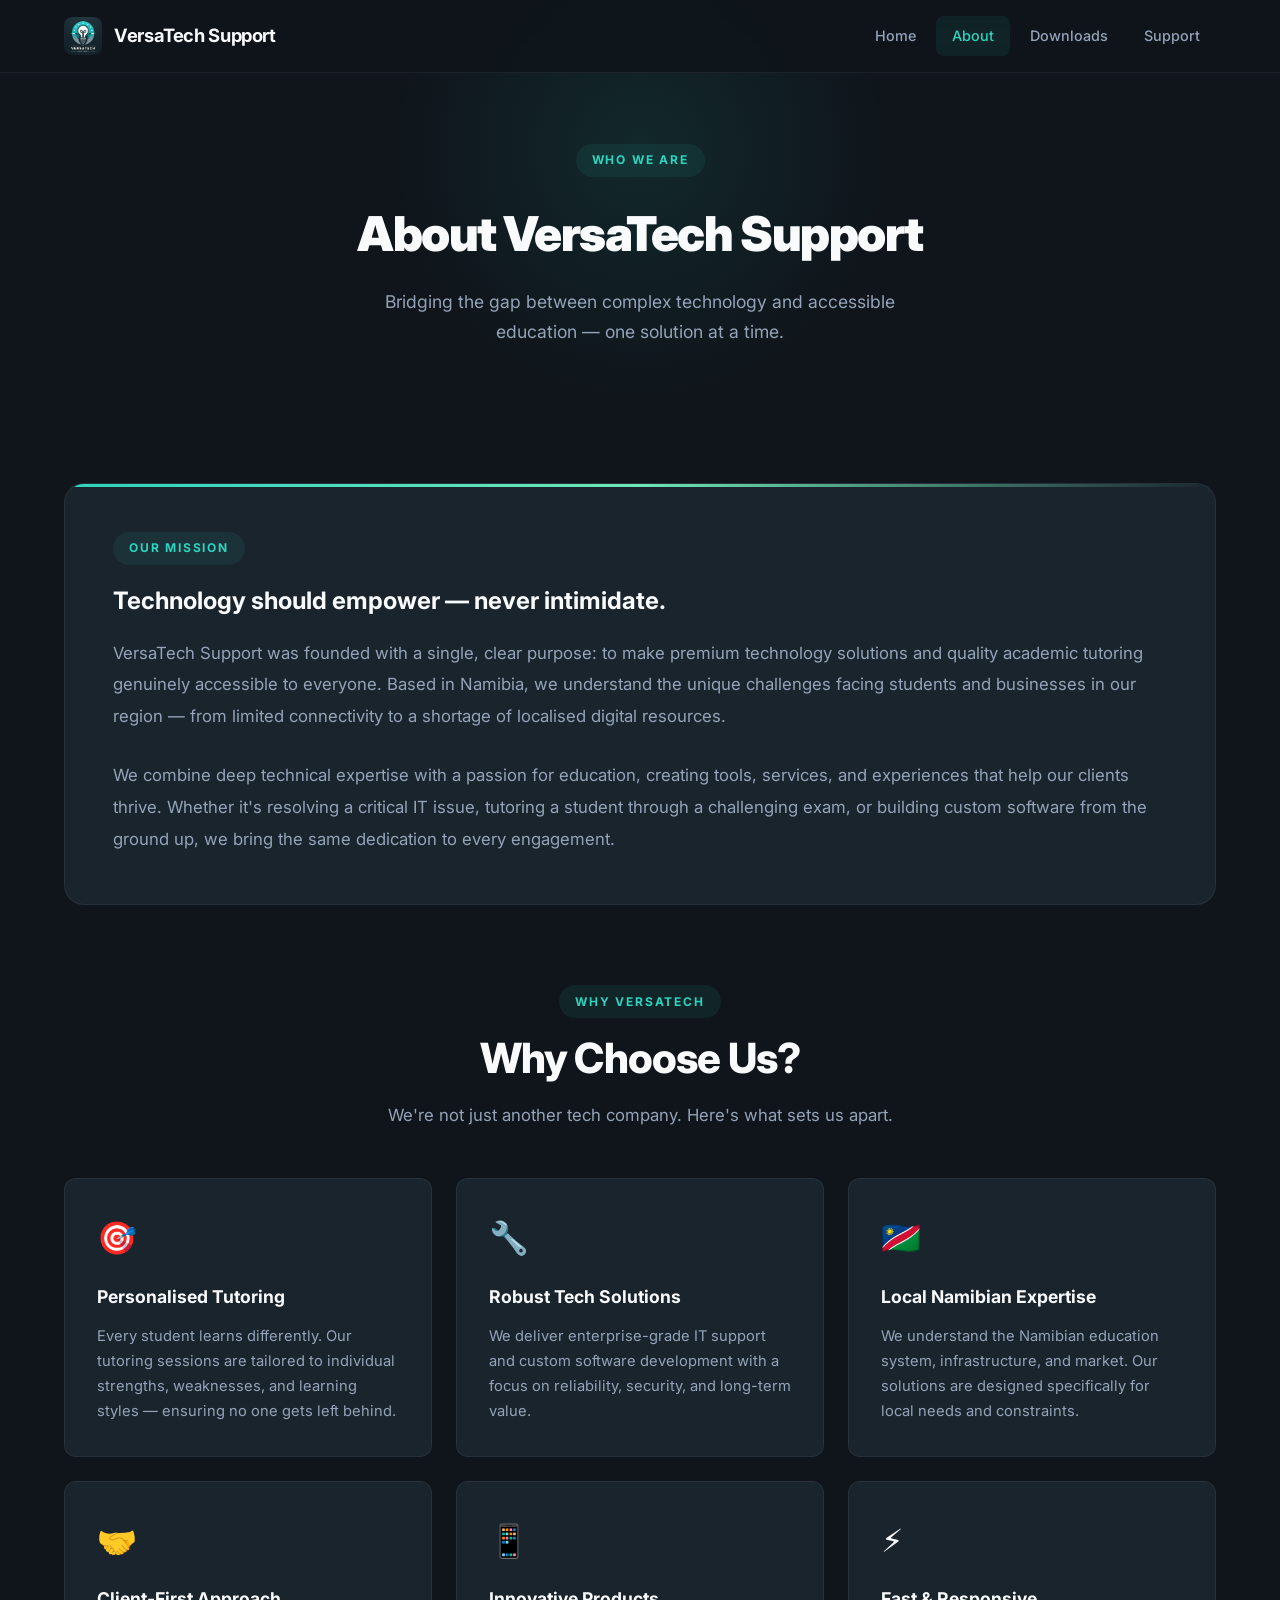
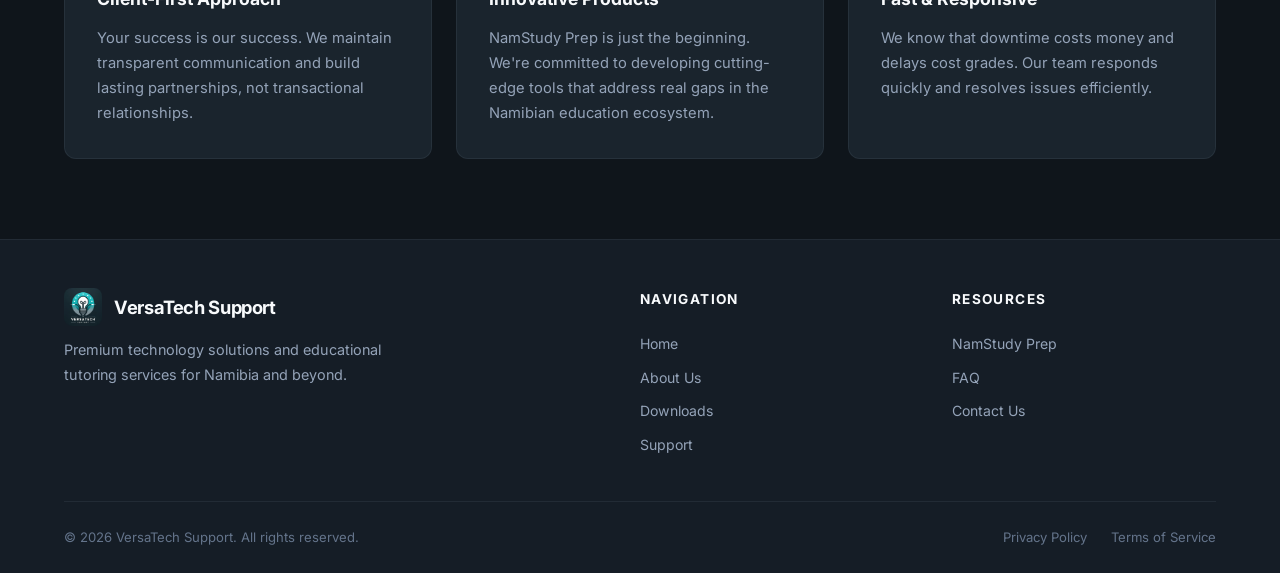
==== about.html @ 76643cb1 "feat: initialize VersaTech Support website with support, about, downloads, and main landing pages" ====
<!DOCTYPE html>
<html lang="en">
<head>
  <meta charset="UTF-8">
  <meta name="viewport" content="width=device-width, initial-scale=1.0">
  <meta name="description" content="Learn about VersaTech Support — our mission to bridge the gap between technology and accessible education in Namibia.">
  <title>About Us — VersaTech Support</title>
  <link rel="stylesheet" href="css/styles.css">
  <link rel="icon" type="image/jpeg" href="VersaTech.jpeg">
</head>
<body>

  <!-- ======== Navigation ======== -->
  <nav class="navbar" id="navbar">
    <div class="container">
      <a href="index.html" class="nav-brand">
        <img src="VersaTech.jpeg" alt="VersaTech Support Logo">
        <span>VersaTech Support</span>
      </a>
      <div class="nav-links" id="navLinks">
        <a href="index.html">Home</a>
        <a href="about.html" class="active">About</a>
        <a href="downloads.html">Downloads</a>
        <a href="support.html">Support</a>
      </div>
      <button class="hamburger" id="hamburger" aria-label="Toggle navigation menu">
        <span></span>
        <span></span>
        <span></span>
      </button>
    </div>
    <div class="nav-overlay" id="navOverlay"></div>
  </nav>

  <!-- ======== Page Header ======== -->
  <section class="page-header">
    <span class="section-label">Who We Are</span>
    <h1>About VersaTech Support</h1>
    <p>Bridging the gap between complex technology and accessible education — one solution at a time.</p>
  </section>

  <!-- ======== Mission Statement ======== -->
  <section class="section">
    <div class="container">
      <div class="mission-block reveal">
        <span class="section-label">Our Mission</span>
        <h2>Technology should empower — never intimidate.</h2>
        <p>VersaTech Support was founded with a single, clear purpose: to make premium technology solutions and quality academic tutoring genuinely accessible to everyone. Based in Namibia, we understand the unique challenges facing students and businesses in our region — from limited connectivity to a shortage of localised digital resources.</p>
        <br>
        <p>We combine deep technical expertise with a passion for education, creating tools, services, and experiences that help our clients thrive. Whether it's resolving a critical IT issue, tutoring a student through a challenging exam, or building custom software from the ground up, we bring the same dedication to every engagement.</p>
      </div>
    </div>
  </section>

  <!-- ======== Why Choose Us ======== -->
  <section class="section" style="padding-top: 0;">
    <div class="container">
      <div class="text-center" style="margin-bottom: 3rem;">
        <span class="section-label">Why VersaTech</span>
        <h2 class="section-title">Why Choose Us?</h2>
        <p class="section-subtitle mx-auto">We're not just another tech company. Here's what sets us apart.</p>
      </div>
      <div class="why-grid">
        <div class="why-card reveal">
          <div class="why-icon">🎯</div>
          <h3>Personalised Tutoring</h3>
          <p>Every student learns differently. Our tutoring sessions are tailored to individual strengths, weaknesses, and learning styles — ensuring no one gets left behind.</p>
        </div>
        <div class="why-card reveal">
          <div class="why-icon">🔧</div>
          <h3>Robust Tech Solutions</h3>
          <p>We deliver enterprise-grade IT support and custom software development with a focus on reliability, security, and long-term value.</p>
        </div>
        <div class="why-card reveal">
          <div class="why-icon">🇳🇦</div>
          <h3>Local Namibian Expertise</h3>
          <p>We understand the Namibian education system, infrastructure, and market. Our solutions are designed specifically for local needs and constraints.</p>
        </div>
        <div class="why-card reveal">
          <div class="why-icon">🤝</div>
          <h3>Client-First Approach</h3>
          <p>Your success is our success. We maintain transparent communication and build lasting partnerships, not transactional relationships.</p>
        </div>
        <div class="why-card reveal">
          <div class="why-icon">📱</div>
          <h3>Innovative Products</h3>
          <p>NamStudy Prep is just the beginning. We're committed to developing cutting-edge tools that address real gaps in the Namibian education ecosystem.</p>
        </div>
        <div class="why-card reveal">
          <div class="why-icon">⚡</div>
          <h3>Fast &amp; Responsive</h3>
          <p>We know that downtime costs money and delays cost grades. Our team responds quickly and resolves issues efficiently.</p>
        </div>
      </div>
    </div>
  </section>

  <!-- ======== Footer ======== -->
  <footer class="footer">
    <div class="container">
      <div class="footer-grid">
        <div class="footer-brand">
          <a href="index.html" class="nav-brand">
            <img src="VersaTech.jpeg" alt="VersaTech Support Logo">
            <span>VersaTech Support</span>
          </a>
          <p>Premium technology solutions and educational tutoring services for Namibia and beyond.</p>
        </div>
        <div class="footer-col">
          <h4>Navigation</h4>
          <a href="index.html">Home</a>
          <a href="about.html">About Us</a>
          <a href="downloads.html">Downloads</a>
          <a href="support.html">Support</a>
        </div>
        <div class="footer-col">
          <h4>Resources</h4>
          <a href="downloads.html">NamStudy Prep</a>
          <a href="support.html#faq">FAQ</a>
          <a href="support.html#contact">Contact Us</a>
        </div>
      </div>
      <div class="footer-bottom">
        <p>&copy; 2026 VersaTech Support. All rights reserved.</p>
        <div class="footer-legal">
          <a href="#">Privacy Policy</a>
          <a href="#">Terms of Service</a>
        </div>
      </div>
    </div>
  </footer>

  <script src="js/main.js"></script>
</body>
</html>
---- css/styles.css ----
/* ============================================
   VersaTech Support — Global Stylesheet
   ============================================ */

/* ---------- Google Fonts ---------- */
@import url('https://fonts.googleapis.com/css2?family=Inter:wght@300;400;500;600;700;800;900&display=swap');

/* ---------- CSS Custom Properties ---------- */
:root {
  /* Backgrounds */
  --bg-primary: #0F151B;
  --bg-secondary: #151D26;
  --bg-card: #1A242D;
  --bg-card-hover: #1F2C37;
  --bg-nav: rgba(15, 21, 27, 0.85);

  /* Accent */
  --accent: #2DD4BF;
  --accent-hover: #14B8A6;
  --accent-glow: rgba(45, 212, 191, 0.25);
  --accent-subtle: rgba(45, 212, 191, 0.08);

  /* Text */
  --text-primary: #F8FAFC;
  --text-secondary: #94A3B8;
  --text-muted: #64748B;

  /* Borders */
  --border: rgba(148, 163, 184, 0.1);
  --border-hover: rgba(45, 212, 191, 0.3);

  /* Misc */
  --radius-sm: 8px;
  --radius-md: 12px;
  --radius-lg: 20px;
  --radius-xl: 28px;
  --shadow: 0 4px 24px rgba(0, 0, 0, 0.35);
  --shadow-lg: 0 12px 48px rgba(0, 0, 0, 0.5);
  --transition: 0.3s cubic-bezier(0.4, 0, 0.2, 1);
  --max-width: 1200px;
}

/* ---------- Reset & Base ---------- */
*,
*::before,
*::after {
  margin: 0;
  padding: 0;
  box-sizing: border-box;
}

html {
  scroll-behavior: smooth;
  -webkit-font-smoothing: antialiased;
  -moz-osx-font-smoothing: grayscale;
}

body {
  font-family: 'Inter', system-ui, -apple-system, sans-serif;
  background-color: var(--bg-primary);
  color: var(--text-primary);
  line-height: 1.7;
  min-height: 100vh;
  display: flex;
  flex-direction: column;
  overflow-x: hidden;
}

a {
  color: var(--accent);
  text-decoration: none;
  transition: color var(--transition);
}

a:hover {
  color: var(--accent-hover);
}

img {
  max-width: 100%;
  display: block;
}

ul, ol {
  list-style: none;
}

/* ---------- Utility ---------- */
.container {
  width: 100%;
  max-width: var(--max-width);
  margin: 0 auto;
  padding: 0 1.5rem;
}

.section {
  padding: 5rem 0;
}

.section-label {
  display: inline-block;
  font-size: 0.75rem;
  font-weight: 700;
  letter-spacing: 0.15em;
  text-transform: uppercase;
  color: var(--accent);
  background: var(--accent-subtle);
  padding: 0.4rem 1rem;
  border-radius: 100px;
  margin-bottom: 1rem;
}

.section-title {
  font-size: clamp(1.8rem, 4vw, 2.6rem);
  font-weight: 800;
  line-height: 1.2;
  margin-bottom: 1rem;
  letter-spacing: -0.02em;
}

.section-subtitle {
  font-size: 1.05rem;
  color: var(--text-secondary);
  max-width: 640px;
  line-height: 1.8;
}

.text-center {
  text-align: center;
}

.mx-auto {
  margin-left: auto;
  margin-right: auto;
}

/* ---------- Buttons ---------- */
.btn {
  display: inline-flex;
  align-items: center;
  gap: 0.5rem;
  padding: 0.8rem 1.8rem;
  font-family: inherit;
  font-size: 0.95rem;
  font-weight: 600;
  border: none;
  border-radius: var(--radius-sm);
  cursor: pointer;
  transition: all var(--transition);
  text-decoration: none;
  white-space: nowrap;
}

.btn-primary {
  background: var(--accent);
  color: var(--bg-primary);
  box-shadow: 0 0 0 0 var(--accent-glow);
}

.btn-primary:hover {
  background: var(--accent-hover);
  color: var(--bg-primary);
  transform: translateY(-2px);
  box-shadow: 0 8px 30px var(--accent-glow);
}

.btn-secondary {
  background: transparent;
  color: var(--text-primary);
  border: 1.5px solid var(--border);
}

.btn-secondary:hover {
  border-color: var(--accent);
  color: var(--accent);
  transform: translateY(-2px);
}

.btn-lg {
  padding: 1rem 2.2rem;
  font-size: 1.05rem;
  border-radius: var(--radius-md);
}

.btn-icon {
  font-size: 1.15em;
}

/* ---------- Navigation ---------- */
.navbar {
  position: fixed;
  top: 0;
  left: 0;
  right: 0;
  z-index: 1000;
  background: var(--bg-nav);
  backdrop-filter: blur(16px);
  -webkit-backdrop-filter: blur(16px);
  border-bottom: 1px solid var(--border);
  transition: box-shadow var(--transition);
}

.navbar.scrolled {
  box-shadow: 0 4px 30px rgba(0, 0, 0, 0.4);
}

.navbar .container {
  display: flex;
  align-items: center;
  justify-content: space-between;
  height: 72px;
}

.nav-brand {
  display: flex;
  align-items: center;
  gap: 0.75rem;
  text-decoration: none;
}

.nav-brand img {
  width: 38px;
  height: 38px;
  border-radius: var(--radius-sm);
  object-fit: cover;
}

.nav-brand span {
  font-size: 1.15rem;
  font-weight: 700;
  color: var(--text-primary);
  letter-spacing: -0.02em;
}

.nav-links {
  display: flex;
  align-items: center;
  gap: 0.25rem;
}

.nav-links a {
  color: var(--text-secondary);
  font-size: 0.9rem;
  font-weight: 500;
  padding: 0.5rem 1rem;
  border-radius: var(--radius-sm);
  transition: all var(--transition);
  position: relative;
}

.nav-links a:hover,
.nav-links a.active {
  color: var(--text-primary);
  background: var(--accent-subtle);
}

.nav-links a.active {
  color: var(--accent);
}

/* Hamburger */
.hamburger {
  display: none;
  flex-direction: column;
  gap: 5px;
  background: none;
  border: none;
  cursor: pointer;
  padding: 4px;
  z-index: 1010;
}

.hamburger span {
  display: block;
  width: 24px;
  height: 2px;
  background: var(--text-primary);
  border-radius: 2px;
  transition: all var(--transition);
}

.hamburger.open span:nth-child(1) {
  transform: translateY(7px) rotate(45deg);
}

.hamburger.open span:nth-child(2) {
  opacity: 0;
}

.hamburger.open span:nth-child(3) {
  transform: translateY(-7px) rotate(-45deg);
}

/* ---------- Hero Section ---------- */
.hero {
  padding: 10rem 0 6rem;
  position: relative;
  overflow: hidden;
}

.hero::before {
  content: '';
  position: absolute;
  top: -200px;
  right: -200px;
  width: 600px;
  height: 600px;
  background: radial-gradient(circle, var(--accent-glow) 0%, transparent 70%);
  pointer-events: none;
  animation: heroGlow 8s ease-in-out infinite alternate;
}

@keyframes heroGlow {
  0% { opacity: 0.4; transform: translate(0, 0); }
  100% { opacity: 0.7; transform: translate(-50px, 50px); }
}

.hero-content {
  position: relative;
  z-index: 1;
  max-width: 720px;
}

.hero-label {
  display: inline-flex;
  align-items: center;
  gap: 0.5rem;
  font-size: 0.8rem;
  font-weight: 600;
  letter-spacing: 0.08em;
  text-transform: uppercase;
  color: var(--accent);
  background: var(--accent-subtle);
  padding: 0.5rem 1.2rem;
  border-radius: 100px;
  border: 1px solid rgba(45, 212, 191, 0.15);
  margin-bottom: 1.5rem;
}

.hero h1 {
  font-size: clamp(2.4rem, 6vw, 3.8rem);
  font-weight: 900;
  line-height: 1.1;
  letter-spacing: -0.03em;
  margin-bottom: 1.25rem;
}

.hero h1 .highlight {
  background: linear-gradient(135deg, var(--accent), #6EE7B7);
  -webkit-background-clip: text;
  -webkit-text-fill-color: transparent;
  background-clip: text;
}

.hero p {
  font-size: 1.15rem;
  color: var(--text-secondary);
  line-height: 1.8;
  margin-bottom: 2rem;
  max-width: 560px;
}

.hero-actions {
  display: flex;
  gap: 1rem;
  flex-wrap: wrap;
}

/* ---------- Cards Grid ---------- */
.cards-grid {
  display: grid;
  grid-template-columns: repeat(auto-fit, minmax(300px, 1fr));
  gap: 1.5rem;
}

.card {
  background: var(--bg-card);
  border: 1px solid var(--border);
  border-radius: var(--radius-md);
  padding: 2rem;
  transition: all var(--transition);
  position: relative;
  overflow: hidden;
}

.card::before {
  content: '';
  position: absolute;
  top: 0;
  left: 0;
  right: 0;
  height: 3px;
  background: linear-gradient(90deg, var(--accent), transparent);
  opacity: 0;
  transition: opacity var(--transition);
}

.card:hover {
  border-color: var(--border-hover);
  background: var(--bg-card-hover);
  transform: translateY(-4px);
  box-shadow: var(--shadow);
}

.card:hover::before {
  opacity: 1;
}

.card-icon {
  width: 48px;
  height: 48px;
  display: flex;
  align-items: center;
  justify-content: center;
  background: var(--accent-subtle);
  border-radius: var(--radius-sm);
  font-size: 1.4rem;
  margin-bottom: 1.25rem;
  color: var(--accent);
}

.card h3 {
  font-size: 1.15rem;
  font-weight: 700;
  margin-bottom: 0.75rem;
}

.card p {
  font-size: 0.95rem;
  color: var(--text-secondary);
  line-height: 1.7;
}

/* ---------- Featured Product ---------- */
.featured {
  background: var(--bg-secondary);
  border-top: 1px solid var(--border);
  border-bottom: 1px solid var(--border);
}

.featured-wrapper {
  display: grid;
  grid-template-columns: 1fr 1fr;
  gap: 4rem;
  align-items: center;
}

.featured-content .section-title {
  margin-bottom: 1rem;
}

.featured-content p {
  color: var(--text-secondary);
  margin-bottom: 1.5rem;
  line-height: 1.8;
}

.feature-list {
  margin-bottom: 2rem;
}

.feature-list li {
  display: flex;
  align-items: flex-start;
  gap: 0.75rem;
  padding: 0.5rem 0;
  color: var(--text-secondary);
  font-size: 0.95rem;
}

.feature-list li::before {
  content: '✓';
  color: var(--accent);
  font-weight: 700;
  flex-shrink: 0;
  margin-top: 2px;
}

.featured-visual {
  display: flex;
  justify-content: center;
  align-items: center;
}

.app-preview {
  width: 260px;
  height: 480px;
  background: linear-gradient(145deg, var(--bg-card), var(--bg-primary));
  border-radius: var(--radius-xl);
  border: 2px solid var(--border);
  position: relative;
  overflow: hidden;
  box-shadow: var(--shadow-lg);
}

.app-preview-header {
  padding: 2rem 1.5rem 1rem;
  text-align: center;
}

.app-preview-header .app-name {
  font-size: 1rem;
  font-weight: 700;
  color: var(--accent);
  margin-bottom: 0.25rem;
}

.app-preview-header .app-tagline {
  font-size: 0.7rem;
  color: var(--text-muted);
}

.app-preview-content {
  padding: 0.75rem 1.5rem;
}

.app-preview-card {
  background: var(--accent-subtle);
  border: 1px solid rgba(45, 212, 191, 0.1);
  border-radius: var(--radius-sm);
  padding: 0.75rem;
  margin-bottom: 0.6rem;
}

.app-preview-card .label {
  font-size: 0.55rem;
  color: var(--text-muted);
  text-transform: uppercase;
  letter-spacing: 0.08em;
  margin-bottom: 0.25rem;
}

.app-preview-card .value {
  font-size: 0.75rem;
  font-weight: 600;
  color: var(--text-primary);
}

.app-preview-bar {
  height: 4px;
  border-radius: 4px;
  background: var(--border);
  margin-top: 0.4rem;
  overflow: hidden;
}

.app-preview-bar .fill {
  height: 100%;
  border-radius: 4px;
  background: var(--accent);
}

/* ---------- Page Header (inner pages) ---------- */
.page-header {
  padding: 9rem 0 3.5rem;
  text-align: center;
  position: relative;
  overflow: hidden;
}

.page-header::before {
  content: '';
  position: absolute;
  top: -100px;
  left: 50%;
  transform: translateX(-50%);
  width: 500px;
  height: 500px;
  background: radial-gradient(circle, var(--accent-glow) 0%, transparent 70%);
  opacity: 0.4;
  pointer-events: none;
}

.page-header h1 {
  font-size: clamp(2rem, 5vw, 3rem);
  font-weight: 900;
  letter-spacing: -0.03em;
  margin-bottom: 0.75rem;
  position: relative;
}

.page-header p {
  color: var(--text-secondary);
  font-size: 1.1rem;
  max-width: 580px;
  margin: 0 auto;
  position: relative;
}

/* ---------- About: Mission ---------- */
.mission-block {
  background: var(--bg-card);
  border: 1px solid var(--border);
  border-radius: var(--radius-lg);
  padding: 3rem;
  position: relative;
  overflow: hidden;
}

.mission-block::after {
  content: '';
  position: absolute;
  top: 0;
  left: 0;
  right: 0;
  height: 3px;
  background: linear-gradient(90deg, var(--accent), #6EE7B7, transparent);
}

.mission-block h2 {
  font-size: 1.5rem;
  font-weight: 700;
  margin-bottom: 1rem;
}

.mission-block p {
  color: var(--text-secondary);
  font-size: 1.05rem;
  line-height: 1.9;
}

/* ---------- About: Why Choose Us ---------- */
.why-grid {
  display: grid;
  grid-template-columns: repeat(auto-fit, minmax(280px, 1fr));
  gap: 1.5rem;
}

.why-card {
  background: var(--bg-card);
  border: 1px solid var(--border);
  border-radius: var(--radius-md);
  padding: 2rem;
  transition: all var(--transition);
}

.why-card:hover {
  border-color: var(--border-hover);
  transform: translateY(-3px);
  box-shadow: var(--shadow);
}

.why-card .why-icon {
  font-size: 2rem;
  margin-bottom: 1rem;
}

.why-card h3 {
  font-size: 1.1rem;
  font-weight: 700;
  margin-bottom: 0.75rem;
}

.why-card p {
  color: var(--text-secondary);
  font-size: 0.92rem;
  line-height: 1.7;
}

/* ---------- Downloads: Release Card ---------- */
.release-card {
  background: var(--bg-card);
  border: 1px solid var(--border);
  border-radius: var(--radius-lg);
  padding: 2.5rem;
  position: relative;
  overflow: hidden;
}

.release-card::after {
  content: '';
  position: absolute;
  top: 0;
  left: 0;
  right: 0;
  height: 3px;
  background: linear-gradient(90deg, var(--accent), #6EE7B7);
}

.release-header {
  display: flex;
  align-items: flex-start;
  justify-content: space-between;
  flex-wrap: wrap;
  gap: 1.5rem;
  margin-bottom: 2rem;
}

.release-info h2 {
  font-size: 1.6rem;
  font-weight: 800;
  margin-bottom: 0.3rem;
}

.release-info .release-meta {
  display: flex;
  gap: 1.25rem;
  flex-wrap: wrap;
  font-size: 0.85rem;
  color: var(--text-muted);
}

.release-meta span {
  display: inline-flex;
  align-items: center;
  gap: 0.35rem;
}

.release-badge {
  display: inline-block;
  background: var(--accent);
  color: var(--bg-primary);
  font-size: 0.72rem;
  font-weight: 700;
  text-transform: uppercase;
  letter-spacing: 0.08em;
  padding: 0.3rem 0.8rem;
  border-radius: 100px;
}

.whats-new h3 {
  font-size: 1rem;
  font-weight: 700;
  margin-bottom: 0.75rem;
  color: var(--text-primary);
}

.whats-new ul {
  list-style: disc;
  padding-left: 1.25rem;
}

.whats-new li {
  color: var(--text-secondary);
  font-size: 0.92rem;
  padding: 0.25rem 0;
}

/* ---------- Install Guide ---------- */
.install-steps {
  display: grid;
  grid-template-columns: repeat(auto-fit, minmax(240px, 1fr));
  gap: 1.5rem;
}

.install-step {
  text-align: center;
  padding: 2rem 1.5rem;
  background: var(--bg-card);
  border: 1px solid var(--border);
  border-radius: var(--radius-md);
  transition: all var(--transition);
}

.install-step:hover {
  border-color: var(--border-hover);
  transform: translateY(-3px);
}

.step-number {
  width: 44px;
  height: 44px;
  display: flex;
  align-items: center;
  justify-content: center;
  background: var(--accent);
  color: var(--bg-primary);
  font-size: 1.1rem;
  font-weight: 800;
  border-radius: 50%;
  margin: 0 auto 1rem;
}

.install-step h3 {
  font-size: 1.05rem;
  font-weight: 700;
  margin-bottom: 0.5rem;
}

.install-step p {
  font-size: 0.88rem;
  color: var(--text-secondary);
  line-height: 1.6;
}

/* ---------- Previous Versions Table ---------- */
.versions-table {
  width: 100%;
  border-collapse: collapse;
  font-size: 0.92rem;
}

.versions-table th {
  text-align: left;
  font-weight: 600;
  color: var(--text-muted);
  font-size: 0.78rem;
  text-transform: uppercase;
  letter-spacing: 0.08em;
  padding: 0.75rem 1rem;
  border-bottom: 1px solid var(--border);
}

.versions-table td {
  padding: 0.85rem 1rem;
  border-bottom: 1px solid var(--border);
  color: var(--text-secondary);
}

.versions-table tr:hover td {
  background: var(--accent-subtle);
}

.versions-table .btn {
  padding: 0.35rem 1rem;
  font-size: 0.8rem;
}

/* ---------- Support: Contact Form ---------- */
.contact-grid {
  display: grid;
  grid-template-columns: 1.4fr 1fr;
  gap: 2.5rem;
}

.form-card {
  background: var(--bg-card);
  border: 1px solid var(--border);
  border-radius: var(--radius-lg);
  padding: 2.5rem;
}

.form-group {
  margin-bottom: 1.25rem;
}

.form-group label {
  display: block;
  font-size: 0.85rem;
  font-weight: 600;
  color: var(--text-secondary);
  margin-bottom: 0.4rem;
}

.form-group input,
.form-group select,
.form-group textarea {
  width: 100%;
  padding: 0.75rem 1rem;
  background: var(--bg-primary);
  border: 1px solid var(--border);
  border-radius: var(--radius-sm);
  color: var(--text-primary);
  font-family: inherit;
  font-size: 0.95rem;
  transition: border-color var(--transition), box-shadow var(--transition);
}

.form-group input:focus,
.form-group select:focus,
.form-group textarea:focus {
  outline: none;
  border-color: var(--accent);
  box-shadow: 0 0 0 3px var(--accent-glow);
}

.form-group textarea {
  min-height: 140px;
  resize: vertical;
}

/* ---------- Support: Contact Info Sidebar ---------- */
.contact-info-card {
  background: var(--bg-card);
  border: 1px solid var(--border);
  border-radius: var(--radius-lg);
  padding: 2.5rem;
  height: fit-content;
}

.contact-info-card h3 {
  font-size: 1.1rem;
  font-weight: 700;
  margin-bottom: 1.5rem;
}

.contact-item {
  display: flex;
  align-items: flex-start;
  gap: 0.75rem;
  padding: 0.75rem 0;
  border-bottom: 1px solid var(--border);
}

.contact-item:last-child {
  border-bottom: none;
}

.contact-item-icon {
  flex-shrink: 0;
  width: 36px;
  height: 36px;
  display: flex;
  align-items: center;
  justify-content: center;
  background: var(--accent-subtle);
  border-radius: var(--radius-sm);
  color: var(--accent);
  font-size: 1rem;
}

.contact-item-text .label {
  font-size: 0.78rem;
  font-weight: 600;
  color: var(--text-muted);
  text-transform: uppercase;
  letter-spacing: 0.06em;
}

.contact-item-text .value {
  font-size: 0.92rem;
  color: var(--text-secondary);
  margin-top: 0.1rem;
}

/* ---------- FAQ Accordion ---------- */
.faq-list {
  max-width: 800px;
}

.faq-item {
  border: 1px solid var(--border);
  border-radius: var(--radius-md);
  margin-bottom: 0.75rem;
  overflow: hidden;
  transition: border-color var(--transition);
}

.faq-item:hover {
  border-color: var(--border-hover);
}

.faq-question {
  display: flex;
  align-items: center;
  justify-content: space-between;
  width: 100%;
  background: var(--bg-card);
  border: none;
  padding: 1.25rem 1.5rem;
  font-family: inherit;
  font-size: 0.98rem;
  font-weight: 600;
  color: var(--text-primary);
  cursor: pointer;
  text-align: left;
  transition: background var(--transition);
}

.faq-question:hover {
  background: var(--bg-card-hover);
}

.faq-chevron {
  flex-shrink: 0;
  width: 20px;
  height: 20px;
  transition: transform var(--transition);
  color: var(--text-muted);
}

.faq-item.open .faq-chevron {
  transform: rotate(180deg);
  color: var(--accent);
}

.faq-answer {
  max-height: 0;
  overflow: hidden;
  transition: max-height 0.4s ease, padding 0.3s ease;
}

.faq-item.open .faq-answer {
  max-height: 400px;
}

.faq-answer-inner {
  padding: 0 1.5rem 1.5rem;
  font-size: 0.92rem;
  color: var(--text-secondary);
  line-height: 1.8;
}

/* ---------- Footer ---------- */
.footer {
  margin-top: auto;
  background: var(--bg-secondary);
  border-top: 1px solid var(--border);
  padding: 3rem 0 1.5rem;
}

.footer-grid {
  display: grid;
  grid-template-columns: 2fr 1fr 1fr;
  gap: 3rem;
  margin-bottom: 2.5rem;
}

.footer-brand p {
  color: var(--text-secondary);
  font-size: 0.9rem;
  margin-top: 0.75rem;
  max-width: 320px;
  line-height: 1.7;
}

.footer-col h4 {
  font-size: 0.85rem;
  font-weight: 700;
  text-transform: uppercase;
  letter-spacing: 0.1em;
  color: var(--text-primary);
  margin-bottom: 1rem;
}

.footer-col a {
  display: block;
  color: var(--text-secondary);
  font-size: 0.88rem;
  padding: 0.3rem 0;
  transition: color var(--transition), padding-left var(--transition);
}

.footer-col a:hover {
  color: var(--accent);
  padding-left: 4px;
}

.footer-bottom {
  border-top: 1px solid var(--border);
  padding-top: 1.5rem;
  display: flex;
  align-items: center;
  justify-content: space-between;
  flex-wrap: wrap;
  gap: 1rem;
}

.footer-bottom p {
  font-size: 0.82rem;
  color: var(--text-muted);
}

.footer-legal {
  display: flex;
  gap: 1.5rem;
}

.footer-legal a {
  font-size: 0.82rem;
  color: var(--text-muted);
}

.footer-legal a:hover {
  color: var(--accent);
}

/* ---------- Animations ---------- */
@keyframes fadeInUp {
  from { opacity: 0; transform: translateY(30px); }
  to { opacity: 1; transform: translateY(0); }
}

.fade-in-up {
  animation: fadeInUp 0.7s ease forwards;
}

.fade-in-up.delay-1 { animation-delay: 0.1s; }
.fade-in-up.delay-2 { animation-delay: 0.2s; }
.fade-in-up.delay-3 { animation-delay: 0.3s; }
.fade-in-up.delay-4 { animation-delay: 0.4s; }

/* ---------- Responsive ---------- */
@media (max-width: 992px) {
  .featured-wrapper {
    grid-template-columns: 1fr;
    gap: 2.5rem;
  }

  .featured-visual {
    order: -1;
  }

  .contact-grid {
    grid-template-columns: 1fr;
  }

  .footer-grid {
    grid-template-columns: 1fr 1fr;
  }
}

@media (max-width: 768px) {
  .hamburger {
    display: flex;
  }

  .nav-links {
    position: fixed;
    top: 0;
    right: -100%;
    width: 280px;
    height: 100vh;
    background: var(--bg-secondary);
    flex-direction: column;
    align-items: flex-start;
    padding: 5rem 2rem 2rem;
    gap: 0.25rem;
    border-left: 1px solid var(--border);
    transition: right var(--transition);
  }

  .nav-links.open {
    right: 0;
  }

  .nav-links a {
    font-size: 1rem;
    padding: 0.75rem 1rem;
    width: 100%;
  }

  .hero {
    padding: 8rem 0 4rem;
  }

  .hero h1 {
    font-size: clamp(2rem, 8vw, 2.8rem);
  }

  .hero-actions {
    flex-direction: column;
  }

  .hero-actions .btn {
    justify-content: center;
  }

  .section {
    padding: 3.5rem 0;
  }

  .cards-grid {
    grid-template-columns: 1fr;
  }

  .install-steps {
    grid-template-columns: 1fr;
  }

  .release-header {
    flex-direction: column;
  }

  .footer-grid {
    grid-template-columns: 1fr;
    gap: 2rem;
  }

  .footer-bottom {
    flex-direction: column;
    text-align: center;
  }

  .versions-table {
    font-size: 0.82rem;
  }

  .versions-table th,
  .versions-table td {
    padding: 0.65rem 0.6rem;
  }
}

/* Mobile overlay */
.nav-overlay {
  display: none;
  position: fixed;
  inset: 0;
  background: rgba(0, 0, 0, 0.5);
  z-index: 998;
}

.nav-overlay.active {
  display: block;
}
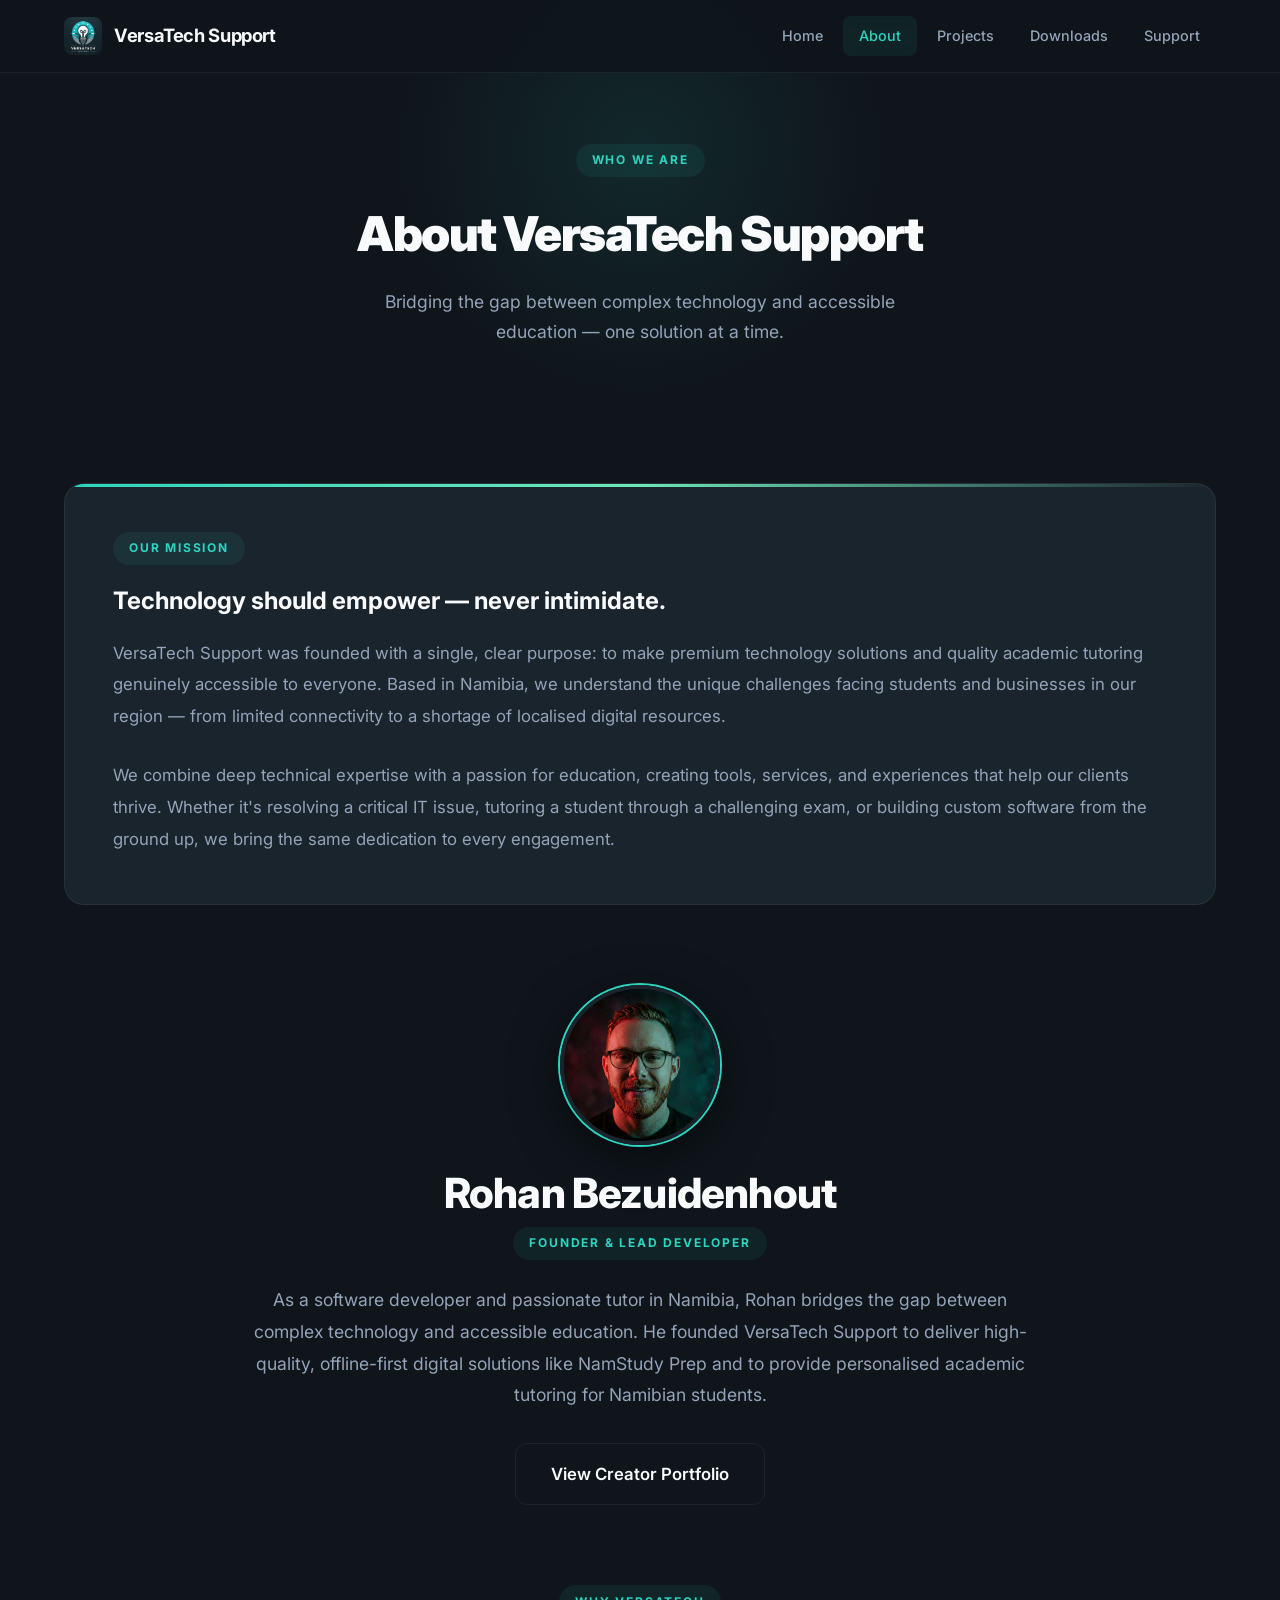
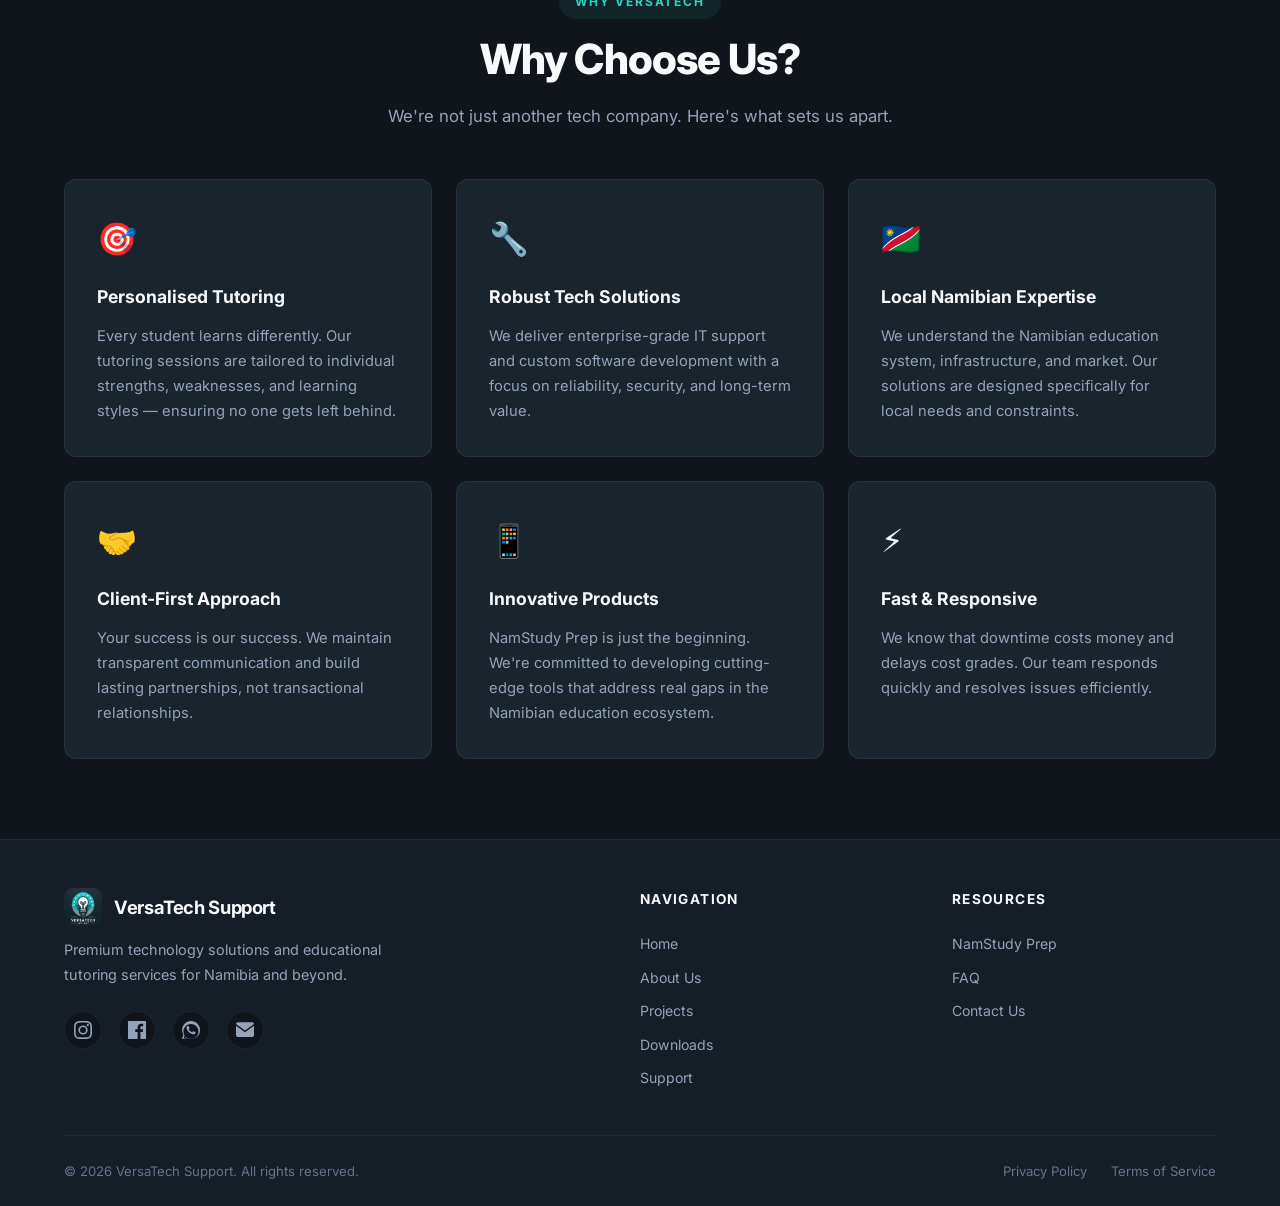
==== commit e69fe548: "Update founder image source in about.html" ====
--- a/about.html
+++ b/about.html
@@ -20,6 +20,7 @@
       <div class="nav-links" id="navLinks">
         <a href="index.html">Home</a>
         <a href="about.html" class="active">About</a>
+        <a href="projects.html">Projects</a>
         <a href="downloads.html">Downloads</a>
         <a href="support.html">Support</a>
       </div>
@@ -48,6 +49,23 @@
         <p>VersaTech Support was founded with a single, clear purpose: to make premium technology solutions and quality academic tutoring genuinely accessible to everyone. Based in Namibia, we understand the unique challenges facing students and businesses in our region — from limited connectivity to a shortage of localised digital resources.</p>
         <br>
         <p>We combine deep technical expertise with a passion for education, creating tools, services, and experiences that help our clients thrive. Whether it's resolving a critical IT issue, tutoring a student through a challenging exam, or building custom software from the ground up, we bring the same dedication to every engagement.</p>
+      </div>
+    </div>
+  </section>
+
+  <!-- ======== Meet the Founder ======== -->
+  <section class="section" style="padding-top: 0;">
+    <div class="container">
+      <div class="founder-section reveal">
+        <img src="rohan_faceshot.png" alt="Rohan Bezuidenhout" class="founder-avatar">
+        <h2 class="section-title" style="margin-bottom: 0.5rem;">Rohan Bezuidenhout</h2>
+        <p class="section-label" style="margin-bottom: 1.5rem;">Founder &amp; Lead Developer</p>
+        <p class="founder-bio">
+          As a software developer and passionate tutor in Namibia, Rohan bridges the gap between complex technology and accessible education. He founded VersaTech Support to deliver high-quality, offline-first digital solutions like NamStudy Prep and to provide personalised academic tutoring for Namibian students.
+        </p>
+        <a href="https://RohanBez2801.github.io" target="_blank" rel="noopener noreferrer" class="btn btn-secondary btn-lg">
+          View Creator Portfolio
+        </a>
       </div>
     </div>
   </section>
@@ -105,11 +123,31 @@
             <span>VersaTech Support</span>
           </a>
           <p>Premium technology solutions and educational tutoring services for Namibia and beyond.</p>
+          
+          <div class="footer-socials">
+            <!-- Instagram -->
+            <a href="https://www.instagram.com/versatechsupport/" target="_blank" rel="noopener noreferrer" class="social-link" aria-label="Instagram">
+              <svg viewBox="0 0 24 24"><path d="M12 2.163c3.204 0 3.584.012 4.85.07 3.252.148 4.771 1.691 4.919 4.919.058 1.265.069 1.645.069 4.849 0 3.205-.012 3.584-.069 4.849-.149 3.225-1.664 4.771-4.919 4.919-1.266.058-1.644.07-4.85.07-3.204 0-3.584-.012-4.849-.07-3.26-.149-4.771-1.699-4.919-4.92-.058-1.265-.07-1.644-.07-4.849 0-3.204.013-3.583.07-4.849.149-3.227 1.664-4.771 4.919-4.919 1.266-.057 1.645-.069 4.849-.069zM12 0C8.741 0 8.333.014 7.053.072 2.695.272.273 2.69.073 7.052.014 8.333 0 8.741 0 12c0 3.259.014 3.668.072 4.948.2 4.358 2.618 6.78 6.98 6.98C8.333 23.986 8.741 24 12 24c3.259 0 3.668-.014 4.948-.072 4.354-.2 6.782-2.618 6.979-6.98.059-1.28.073-1.689.073-4.948 0-3.259-.014-3.667-.072-4.947-.196-4.354-2.617-6.78-6.979-6.98C15.668.014 15.259 0 12 0zm0 5.838a6.162 6.162 0 100 12.324 6.162 6.162 0 000-12.324zM12 16a4 4 0 110-8 4 4 0 010 8zm6.406-11.845a1.44 1.44 0 100 2.881 1.44 1.44 0 000-2.881z"/></svg>
+            </a>
+            <!-- Facebook -->
+            <a href="https://www.facebook.com/profile.php?id=61586582443155" target="_blank" rel="noopener noreferrer" class="social-link" aria-label="Facebook">
+              <svg viewBox="0 0 24 24"><path d="M22.675 0H1.325C.593 0 0 .593 0 1.325v21.351C0 23.407.593 24 1.325 24H12.82v-9.294H9.692v-3.622h3.128V8.413c0-3.1 1.893-4.788 4.659-4.788 1.325 0 2.463.099 2.795.143v3.24l-1.918.001c-1.504 0-1.795.715-1.795 1.763v2.313h3.587l-.467 3.622h-3.12V24h6.116c.73 0 1.323-.593 1.323-1.325V1.325C24 .593 23.407 0 22.675 0z"/></svg>
+            </a>
+            <!-- WhatsApp -->
+            <a href="https://wa.me/264816113313" target="_blank" rel="noopener noreferrer" class="social-link" aria-label="WhatsApp">
+              <svg viewBox="0 0 24 24"><path d="M11.996 23.99c-2.008 0-3.957-.506-5.696-1.464L.015 24.167l1.674-6.136a11.966 11.966 0 01-1.603-5.992c0-6.621 5.385-12.006 12.006-12.006 3.208 0 6.223 1.25 8.491 3.518s3.519 5.283 3.519 8.49c-.001 6.621-5.388 12.007-12.01 12.007c.002.001.002.001 0 0h.001zM4.148 20.25a9.98 9.98 0 007.848 3.738c5.516 0 10.007-4.492 10.007-10.008 0-2.673-1.04-5.185-2.93-7.075-1.891-1.891-4.404-2.931-7.078-2.931-5.517 0-10.007 4.493-10.007 10.008 0 1.831.488 3.619 1.413 5.195l-1.026 3.766 3.773-1.025v.002a.03.03 0 010 .001v-.001z"/><path d="M17.433 14.544c-.297-.149-1.758-.868-2.031-.967-.272-.099-.471-.149-.669.149-.198.297-.768.967-.941 1.165-.173.198-.347.223-.644.074-.297-.149-1.255-.462-2.39-1.475-.883-.788-1.48-1.761-1.653-2.059-.173-.298-.018-.458.13-.606.134-.133.297-.347.446-.521.149-.173.198-.298.297-.496.099-.198.05-.371-.025-.521-.074-.148-.669-1.611-.916-2.206-.242-.579-.487-.501-.669-.51l-.57-.01c-.198 0-.52.074-.793.371-.272.298-1.04 1.016-1.04 2.477s1.065 2.873 1.214 3.072c.149.198 2.096 3.199 5.077 4.487.71.306 1.264.489 1.694.626.712.226 1.36.194 1.872.118.571-.085 1.758-.718 2.006-1.413.248-.694.248-1.288.173-1.413-.074-.124-.272-.198-.569-.347z"/></svg>
+            </a>
+            <!-- Email -->
+            <a href="mailto:sversatech@gmail.com" class="social-link" aria-label="Email">
+              <svg viewBox="0 0 24 24"><path d="M12 12.713l11.985-8.71c-.096-1.262-1.15-2.261-2.435-2.261H2.45c-1.285 0-2.339.999-2.435 2.261L12 12.713zm0 2.432L.015 6.435C0 6.643 0 6.848 0 7.054v11.455c0 1.516 1.246 2.75 2.768 2.75h18.464c1.522 0 2.768-1.234 2.768-2.75V7.054c0-.206 0-.411-.015-.619L12 15.145z"/></svg>
+            </a>
+          </div>
         </div>
         <div class="footer-col">
           <h4>Navigation</h4>
           <a href="index.html">Home</a>
           <a href="about.html">About Us</a>
+          <a href="projects.html">Projects</a>
           <a href="downloads.html">Downloads</a>
           <a href="support.html">Support</a>
         </div>
--- a/css/styles.css
+++ b/css/styles.css
@@ -1194,3 +1194,148 @@
 .nav-overlay.active {
   display: block;
 }
+
+/* ---------- Projects Page ---------- */
+.projects-grid {
+  display: grid;
+  grid-template-columns: repeat(auto-fit, minmax(320px, 1fr));
+  gap: 2rem;
+}
+
+.project-card {
+  background: var(--bg-card);
+  border: 1px solid var(--border);
+  border-radius: var(--radius-lg);
+  overflow: hidden;
+  transition: all var(--transition);
+  display: flex;
+  flex-direction: column;
+}
+
+.project-card:hover {
+  border-color: var(--border-hover);
+  transform: translateY(-4px);
+  box-shadow: var(--shadow);
+}
+
+.project-img {
+  width: 100%;
+  height: 180px;
+  background: var(--bg-secondary);
+  display: flex;
+  align-items: center;
+  justify-content: center;
+  border-bottom: 1px solid var(--border);
+}
+
+.project-img-placeholder {
+  font-size: 2.5rem;
+  opacity: 0.5;
+}
+
+.project-content {
+  padding: 1.75rem;
+  display: flex;
+  flex-direction: column;
+  flex-grow: 1;
+}
+
+.project-header {
+  display: flex;
+  justify-content: space-between;
+  align-items: flex-start;
+  margin-bottom: 0.75rem;
+}
+
+.project-title {
+  font-size: 1.25rem;
+  font-weight: 700;
+  color: var(--text-primary);
+}
+
+.project-tag {
+  font-size: 0.7rem;
+  font-weight: 700;
+  text-transform: uppercase;
+  letter-spacing: 0.08em;
+  padding: 0.3rem 0.6rem;
+  border-radius: 100px;
+}
+
+.tag-live {
+  background: var(--accent-subtle);
+  color: var(--accent);
+  border: 1px solid rgba(45, 212, 191, 0.2);
+}
+
+.tag-dev {
+  background: rgba(148, 163, 184, 0.1);
+  color: var(--text-secondary);
+  border: 1px solid var(--border);
+}
+
+.project-desc {
+  font-size: 0.95rem;
+  color: var(--text-secondary);
+  line-height: 1.6;
+}
+
+/* ---------- Founder Profile ---------- */
+.founder-section {
+  display: flex;
+  flex-direction: column;
+  align-items: center;
+  text-align: center;
+  max-width: 800px;
+  margin: 0 auto;
+}
+
+.founder-avatar {
+  width: 160px;
+  height: 160px;
+  border-radius: 50%;
+  object-fit: cover;
+  border: 4px solid var(--bg-card);
+  box-shadow: 0 0 0 2px var(--accent), var(--shadow-lg);
+  margin-bottom: 1.5rem;
+}
+
+.founder-bio {
+  font-size: 1.1rem;
+  color: var(--text-secondary);
+  line-height: 1.8;
+  margin-bottom: 2rem;
+}
+
+/* ---------- Footer Socials ---------- */
+.footer-socials {
+  display: flex;
+  gap: 1rem;
+  margin-top: 1.5rem;
+}
+
+.social-link {
+  display: flex;
+  align-items: center;
+  justify-content: center;
+  width: 38px;
+  height: 38px;
+  border-radius: 50%;
+  background: var(--bg-primary);
+  border: 1px solid var(--border);
+  color: var(--text-secondary);
+  transition: all var(--transition);
+}
+
+.social-link svg {
+  width: 18px;
+  height: 18px;
+  fill: currentColor;
+}
+
+.social-link:hover {
+  background: var(--accent);
+  border-color: var(--accent);
+  color: var(--bg-primary);
+  transform: translateY(-3px);
+}
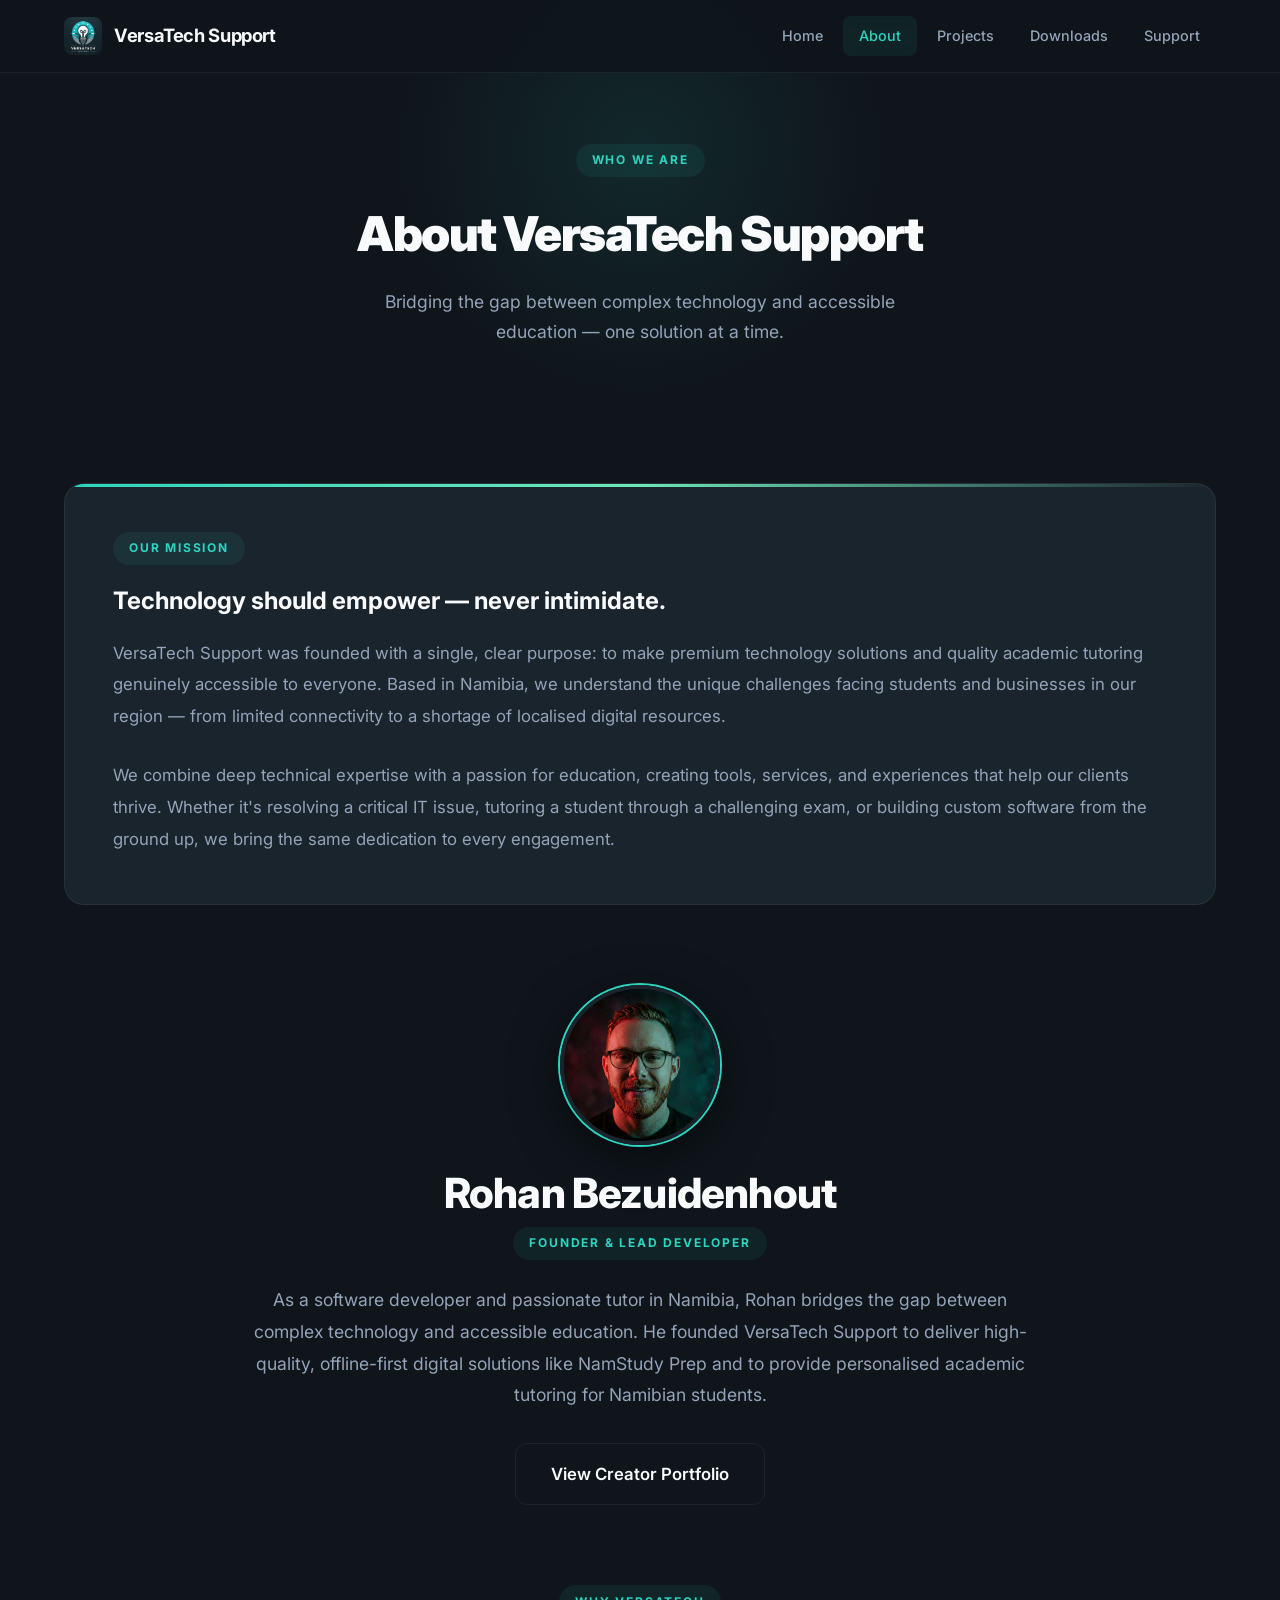
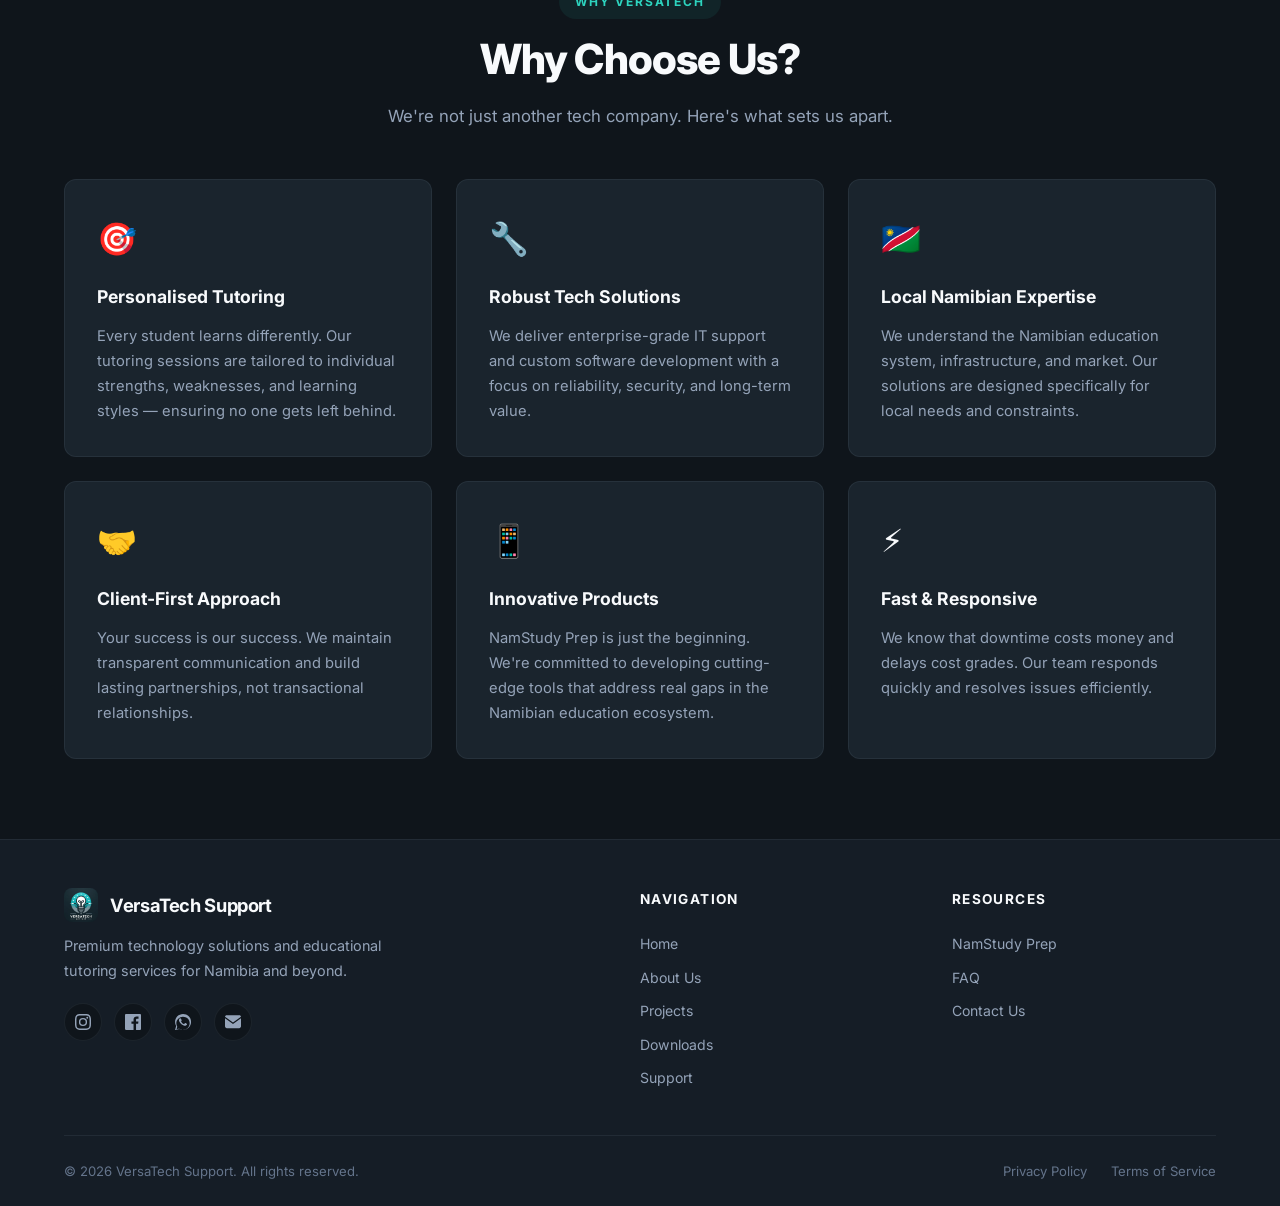
==== commit 10e72ba0: "chore: update social media icon dimensions and add base styles file" ====
--- a/about.html
+++ b/about.html
@@ -57,7 +57,7 @@
   <section class="section" style="padding-top: 0;">
     <div class="container">
       <div class="founder-section reveal">
-        <img src="rohan_faceshot.png" alt="Rohan Bezuidenhout" class="founder-avatar">
+        <img src="rohan_faceshot.png" alt="Rohan Bezuidenhout" class="founder-avatar" width="160" height="160">
         <h2 class="section-title" style="margin-bottom: 0.5rem;">Rohan Bezuidenhout</h2>
         <p class="section-label" style="margin-bottom: 1.5rem;">Founder &amp; Lead Developer</p>
         <p class="founder-bio">
@@ -127,19 +127,19 @@
           <div class="footer-socials">
             <!-- Instagram -->
             <a href="https://www.instagram.com/versatechsupport/" target="_blank" rel="noopener noreferrer" class="social-link" aria-label="Instagram">
-              <svg viewBox="0 0 24 24"><path d="M12 2.163c3.204 0 3.584.012 4.85.07 3.252.148 4.771 1.691 4.919 4.919.058 1.265.069 1.645.069 4.849 0 3.205-.012 3.584-.069 4.849-.149 3.225-1.664 4.771-4.919 4.919-1.266.058-1.644.07-4.85.07-3.204 0-3.584-.012-4.849-.07-3.26-.149-4.771-1.699-4.919-4.92-.058-1.265-.07-1.644-.07-4.849 0-3.204.013-3.583.07-4.849.149-3.227 1.664-4.771 4.919-4.919 1.266-.057 1.645-.069 4.849-.069zM12 0C8.741 0 8.333.014 7.053.072 2.695.272.273 2.69.073 7.052.014 8.333 0 8.741 0 12c0 3.259.014 3.668.072 4.948.2 4.358 2.618 6.78 6.98 6.98C8.333 23.986 8.741 24 12 24c3.259 0 3.668-.014 4.948-.072 4.354-.2 6.782-2.618 6.979-6.98.059-1.28.073-1.689.073-4.948 0-3.259-.014-3.667-.072-4.947-.196-4.354-2.617-6.78-6.979-6.98C15.668.014 15.259 0 12 0zm0 5.838a6.162 6.162 0 100 12.324 6.162 6.162 0 000-12.324zM12 16a4 4 0 110-8 4 4 0 010 8zm6.406-11.845a1.44 1.44 0 100 2.881 1.44 1.44 0 000-2.881z"/></svg>
+              <svg width="16" height="16" viewBox="0 0 24 24"><path d="M12 2.163c3.204 0 3.584.012 4.85.07 3.252.148 4.771 1.691 4.919 4.919.058 1.265.069 1.645.069 4.849 0 3.205-.012 3.584-.069 4.849-.149 3.225-1.664 4.771-4.919 4.919-1.266.058-1.644.07-4.85.07-3.204 0-3.584-.012-4.849-.07-3.26-.149-4.771-1.699-4.919-4.92-.058-1.265-.07-1.644-.07-4.849 0-3.204.013-3.583.07-4.849.149-3.227 1.664-4.771 4.919-4.919 1.266-.057 1.645-.069 4.849-.069zM12 0C8.741 0 8.333.014 7.053.072 2.695.272.273 2.69.073 7.052.014 8.333 0 8.741 0 12c0 3.259.014 3.668.072 4.948.2 4.358 2.618 6.78 6.98 6.98C8.333 23.986 8.741 24 12 24c3.259 0 3.668-.014 4.948-.072 4.354-.2 6.782-2.618 6.979-6.98.059-1.28.073-1.689.073-4.948 0-3.259-.014-3.667-.072-4.947-.196-4.354-2.617-6.78-6.979-6.98C15.668.014 15.259 0 12 0zm0 5.838a6.162 6.162 0 100 12.324 6.162 6.162 0 000-12.324zM12 16a4 4 0 110-8 4 4 0 010 8zm6.406-11.845a1.44 1.44 0 100 2.881 1.44 1.44 0 000-2.881z"/></svg>
             </a>
             <!-- Facebook -->
             <a href="https://www.facebook.com/profile.php?id=61586582443155" target="_blank" rel="noopener noreferrer" class="social-link" aria-label="Facebook">
-              <svg viewBox="0 0 24 24"><path d="M22.675 0H1.325C.593 0 0 .593 0 1.325v21.351C0 23.407.593 24 1.325 24H12.82v-9.294H9.692v-3.622h3.128V8.413c0-3.1 1.893-4.788 4.659-4.788 1.325 0 2.463.099 2.795.143v3.24l-1.918.001c-1.504 0-1.795.715-1.795 1.763v2.313h3.587l-.467 3.622h-3.12V24h6.116c.73 0 1.323-.593 1.323-1.325V1.325C24 .593 23.407 0 22.675 0z"/></svg>
+              <svg width="16" height="16" viewBox="0 0 24 24"><path d="M22.675 0H1.325C.593 0 0 .593 0 1.325v21.351C0 23.407.593 24 1.325 24H12.82v-9.294H9.692v-3.622h3.128V8.413c0-3.1 1.893-4.788 4.659-4.788 1.325 0 2.463.099 2.795.143v3.24l-1.918.001c-1.504 0-1.795.715-1.795 1.763v2.313h3.587l-.467 3.622h-3.12V24h6.116c.73 0 1.323-.593 1.323-1.325V1.325C24 .593 23.407 0 22.675 0z"/></svg>
             </a>
             <!-- WhatsApp -->
             <a href="https://wa.me/264816113313" target="_blank" rel="noopener noreferrer" class="social-link" aria-label="WhatsApp">
-              <svg viewBox="0 0 24 24"><path d="M11.996 23.99c-2.008 0-3.957-.506-5.696-1.464L.015 24.167l1.674-6.136a11.966 11.966 0 01-1.603-5.992c0-6.621 5.385-12.006 12.006-12.006 3.208 0 6.223 1.25 8.491 3.518s3.519 5.283 3.519 8.49c-.001 6.621-5.388 12.007-12.01 12.007c.002.001.002.001 0 0h.001zM4.148 20.25a9.98 9.98 0 007.848 3.738c5.516 0 10.007-4.492 10.007-10.008 0-2.673-1.04-5.185-2.93-7.075-1.891-1.891-4.404-2.931-7.078-2.931-5.517 0-10.007 4.493-10.007 10.008 0 1.831.488 3.619 1.413 5.195l-1.026 3.766 3.773-1.025v.002a.03.03 0 010 .001v-.001z"/><path d="M17.433 14.544c-.297-.149-1.758-.868-2.031-.967-.272-.099-.471-.149-.669.149-.198.297-.768.967-.941 1.165-.173.198-.347.223-.644.074-.297-.149-1.255-.462-2.39-1.475-.883-.788-1.48-1.761-1.653-2.059-.173-.298-.018-.458.13-.606.134-.133.297-.347.446-.521.149-.173.198-.298.297-.496.099-.198.05-.371-.025-.521-.074-.148-.669-1.611-.916-2.206-.242-.579-.487-.501-.669-.51l-.57-.01c-.198 0-.52.074-.793.371-.272.298-1.04 1.016-1.04 2.477s1.065 2.873 1.214 3.072c.149.198 2.096 3.199 5.077 4.487.71.306 1.264.489 1.694.626.712.226 1.36.194 1.872.118.571-.085 1.758-.718 2.006-1.413.248-.694.248-1.288.173-1.413-.074-.124-.272-.198-.569-.347z"/></svg>
+              <svg width="16" height="16" viewBox="0 0 24 24"><path d="M11.996 23.99c-2.008 0-3.957-.506-5.696-1.464L.015 24.167l1.674-6.136a11.966 11.966 0 01-1.603-5.992c0-6.621 5.385-12.006 12.006-12.006 3.208 0 6.223 1.25 8.491 3.518s3.519 5.283 3.519 8.49c-.001 6.621-5.388 12.007-12.01 12.007c.002.001.002.001 0 0h.001zM4.148 20.25a9.98 9.98 0 007.848 3.738c5.516 0 10.007-4.492 10.007-10.008 0-2.673-1.04-5.185-2.93-7.075-1.891-1.891-4.404-2.931-7.078-2.931-5.517 0-10.007 4.493-10.007 10.008 0 1.831.488 3.619 1.413 5.195l-1.026 3.766 3.773-1.025v.002a.03.03 0 010 .001v-.001z"/><path d="M17.433 14.544c-.297-.149-1.758-.868-2.031-.967-.272-.099-.471-.149-.669.149-.198.297-.768.967-.941 1.165-.173.198-.347.223-.644.074-.297-.149-1.255-.462-2.39-1.475-.883-.788-1.48-1.761-1.653-2.059-.173-.298-.018-.458.13-.606.134-.133.297-.347.446-.521.149-.173.198-.298.297-.496.099-.198.05-.371-.025-.521-.074-.148-.669-1.611-.916-2.206-.242-.579-.487-.501-.669-.51l-.57-.01c-.198 0-.52.074-.793.371-.272.298-1.04 1.016-1.04 2.477s1.065 2.873 1.214 3.072c.149.198 2.096 3.199 5.077 4.487.71.306 1.264.489 1.694.626.712.226 1.36.194 1.872.118.571-.085 1.758-.718 2.006-1.413.248-.694.248-1.288.173-1.413-.074-.124-.272-.198-.569-.347z"/></svg>
             </a>
             <!-- Email -->
             <a href="mailto:sversatech@gmail.com" class="social-link" aria-label="Email">
-              <svg viewBox="0 0 24 24"><path d="M12 12.713l11.985-8.71c-.096-1.262-1.15-2.261-2.435-2.261H2.45c-1.285 0-2.339.999-2.435 2.261L12 12.713zm0 2.432L.015 6.435C0 6.643 0 6.848 0 7.054v11.455c0 1.516 1.246 2.75 2.768 2.75h18.464c1.522 0 2.768-1.234 2.768-2.75V7.054c0-.206 0-.411-.015-.619L12 15.145z"/></svg>
+              <svg width="16" height="16" viewBox="0 0 24 24"><path d="M12 12.713l11.985-8.71c-.096-1.262-1.15-2.261-2.435-2.261H2.45c-1.285 0-2.339.999-2.435 2.261L12 12.713zm0 2.432L.015 6.435C0 6.643 0 6.848 0 7.054v11.455c0 1.516 1.246 2.75 2.768 2.75h18.464c1.522 0 2.768-1.234 2.768-2.75V7.054c0-.206 0-.411-.015-.619L12 15.145z"/></svg>
             </a>
           </div>
         </div>
--- a/css/styles.css
+++ b/css/styles.css
@@ -78,6 +78,7 @@
 
 img {
   max-width: 100%;
+  height: auto;
   display: block;
 }
 
@@ -221,6 +222,7 @@
 .nav-brand img {
   width: 38px;
   height: 38px;
+  min-width: 38px;
   border-radius: var(--radius-sm);
   object-fit: cover;
 }
@@ -1004,6 +1006,12 @@
   grid-template-columns: 2fr 1fr 1fr;
   gap: 3rem;
   margin-bottom: 2.5rem;
+}
+
+.footer-brand .nav-brand img {
+  width: 34px;
+  height: 34px;
+  min-width: 34px;
 }
 
 .footer-brand p {
@@ -1291,8 +1299,10 @@
 }
 
 .founder-avatar {
-  width: 160px;
-  height: 160px;
+  width: 160px !important;
+  height: 160px !important;
+  max-width: 160px !important;
+  max-height: 160px !important;
   border-radius: 50%;
   object-fit: cover;
   border: 4px solid var(--bg-card);
@@ -1310,27 +1320,37 @@
 /* ---------- Footer Socials ---------- */
 .footer-socials {
   display: flex;
-  gap: 1rem;
-  margin-top: 1.5rem;
+  align-items: center;
+  gap: 0.75rem;
+  margin-top: 1.25rem;
+  flex-wrap: wrap;
 }
 
 .social-link {
-  display: flex;
+  display: inline-flex;
   align-items: center;
   justify-content: center;
-  width: 38px;
-  height: 38px;
+  width: 38px !important;
+  height: 38px !important;
+  min-width: 38px;
+  max-width: 38px;
   border-radius: 50%;
   background: var(--bg-primary);
   border: 1px solid var(--border);
   color: var(--text-secondary);
   transition: all var(--transition);
+  overflow: hidden;
+  flex-shrink: 0;
 }
 
 .social-link svg {
-  width: 18px;
-  height: 18px;
+  width: 16px !important;
+  height: 16px !important;
+  max-width: 16px;
+  max-height: 16px;
+  min-width: 16px;
   fill: currentColor;
+  flex-shrink: 0;
 }
 
 .social-link:hover {
